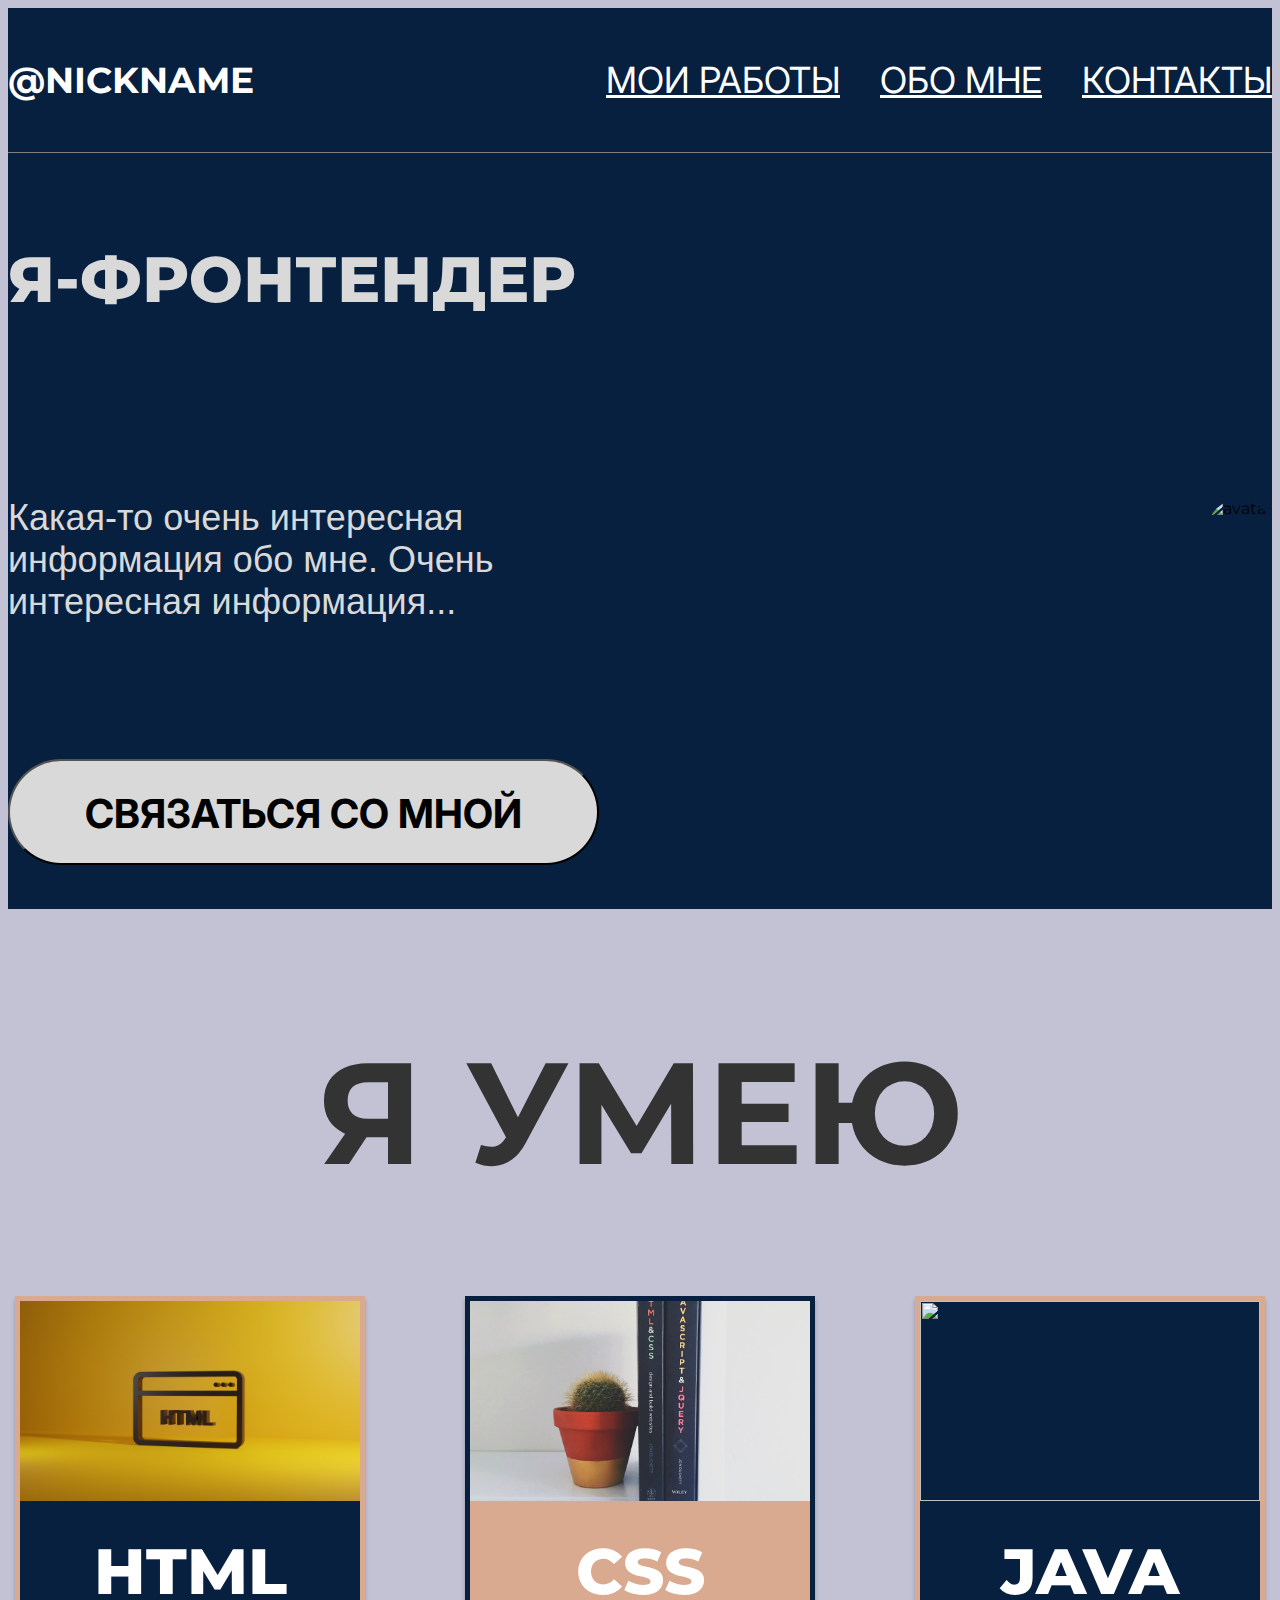
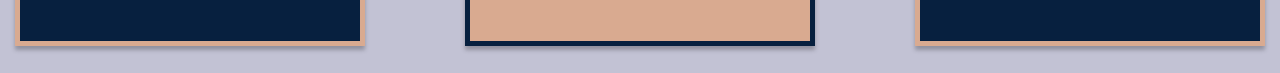
==== index.html @ dc504136 "10 (Marat edition)" ====
<!DOCTYPE html>
<html lang="ru">

<head>
    <meta charset="UTF-8">
    <meta name="viewport" content="width=device-width, initial-scale=1.0">
    <title>Верстак</title>
    <link rel="stylesheet" href="styles/main.css">
</head>

<body>
    <header class="header">
        <div class="container">
            <div class="header__content">
                <div class="header__nickname">@NICKNAME</div>
                <nav class="header__nav">
                    <a href="#works">МОИ РАБОТЫ</a>
                    <a href="#about">ОБО МНЕ</a>
                    <a href="#contacts">КОНТАКТЫ</a>
                </nav>
            </div>
        </div>
    </header>
    <section class="description">
        <div class="container">
            <div class="description__content">
                <div class="description__text">
                    <h1>Я-ФРОНТЕНДЕР</h1>
                    <p>Какая-то очень интересная информация обо мне. Очень интересная информация...</p>
                    <button class="description__button">Связаться со мной</button>
                </div>
                <div class="description__image">
                    <img src="https://i.pinimg.com/originals/10/0a/fc/100afc4813f92036f281a9ef5cf7e724.jpg" alt="avatar"
                        class="description__profile_photo">
                </div>
            </div>

    </section>

    <section class="jew">
        <div class="container">
            <div class="jew__text">
                <h1>Я УМЕЮ</h1>
                <p></p>
            </div>
            <div class="jew__content">
                <div class="jew__block">
                    <div class="jew__img">
                        <img src="html.jpg" alt="" class="jew__picture">
                    </div>
                    <p class="jew__gipsy-text">
                        HTML
                    </p>
                </div>

                <div class="jew__block">
                    <div class="jew__img">
                        <img src="css.jpg" alt="" class="jew__picture">
                    </div>
                    <p class="jew__gipsy-text">
                        CSS
                    </p>
                </div>

                <div class="jew__block">
                    <div class="jew__img">
                        <img src="java.jpg" alt="" class="jew__picture">
                    </div>
                    <p class="jew__gipsy-text">
                        JAVA
                    </p>
                </div>
            </div>
        </div>
    </section>
</body>

</html>
---- styles/main.css ----
@import url("container.css");
@import url("header.css");
@import url("description.css");
@import url("body.css");
@import url("jew.css")
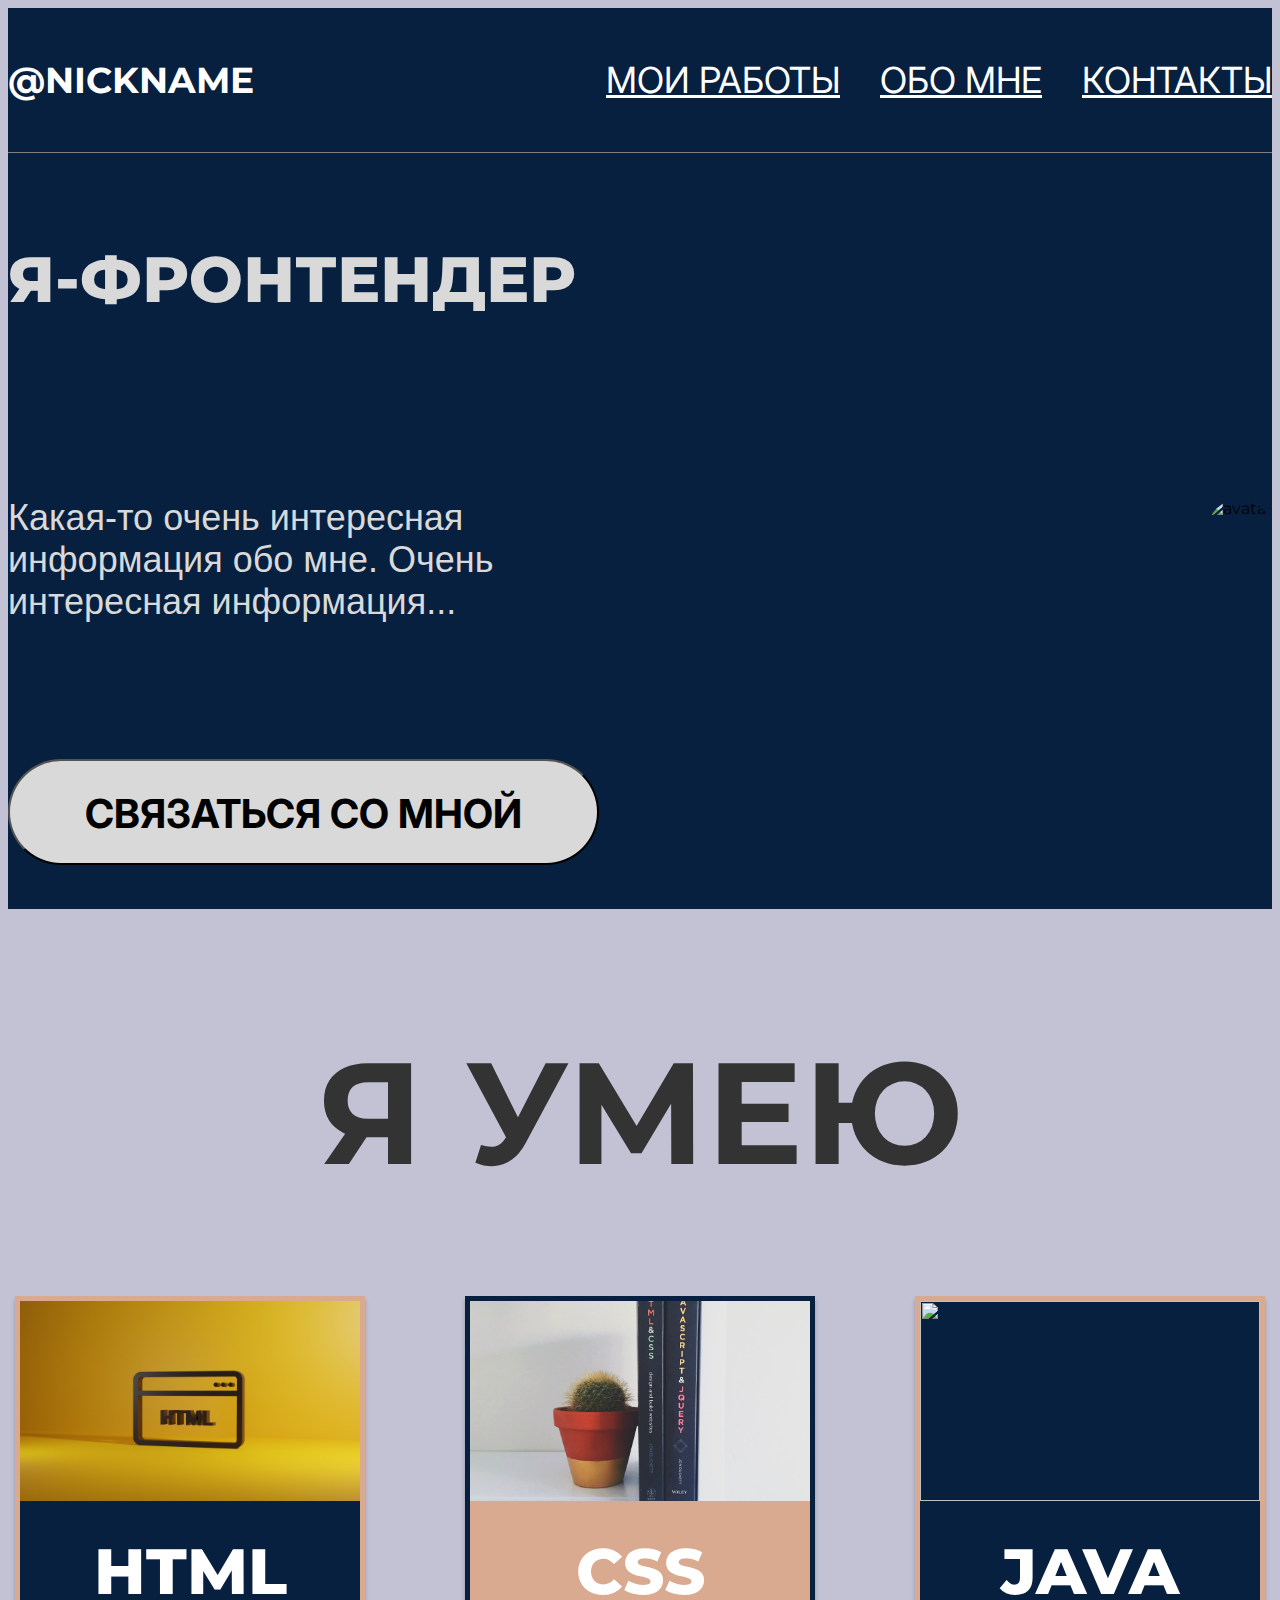
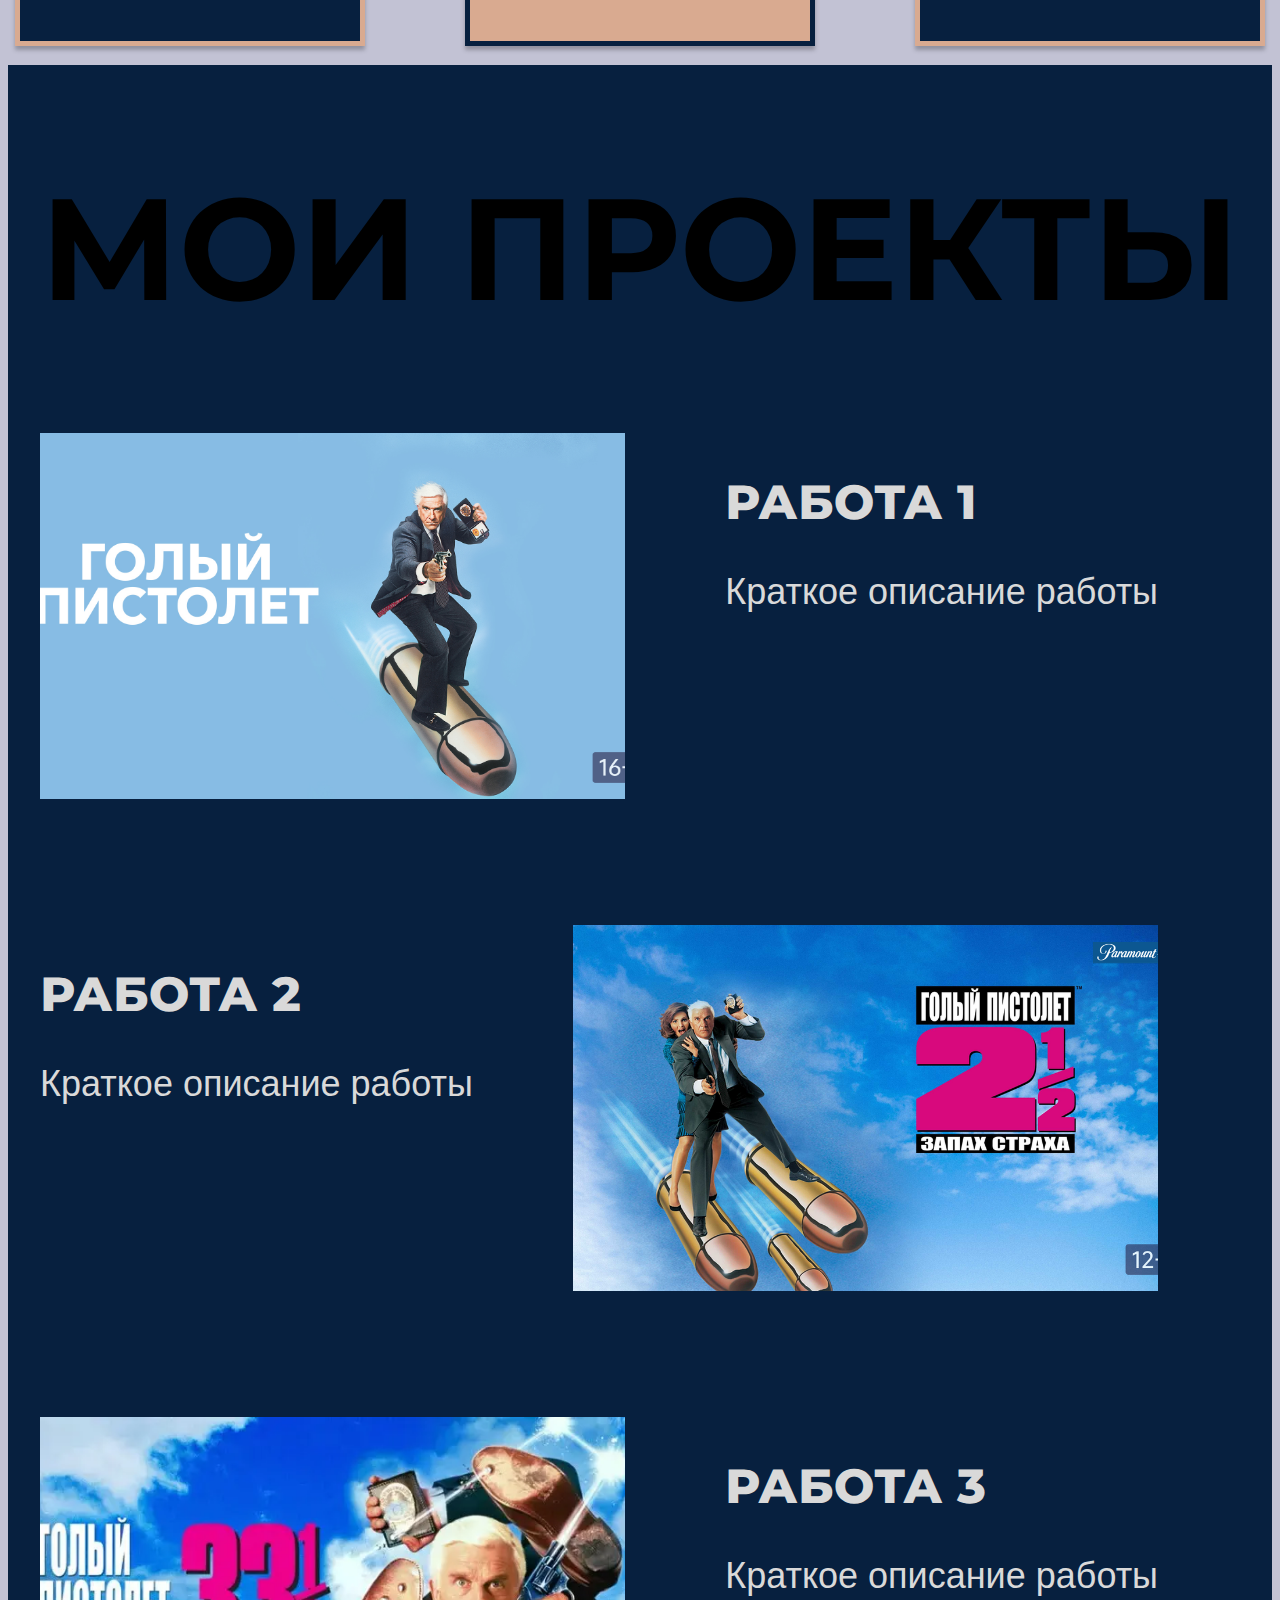
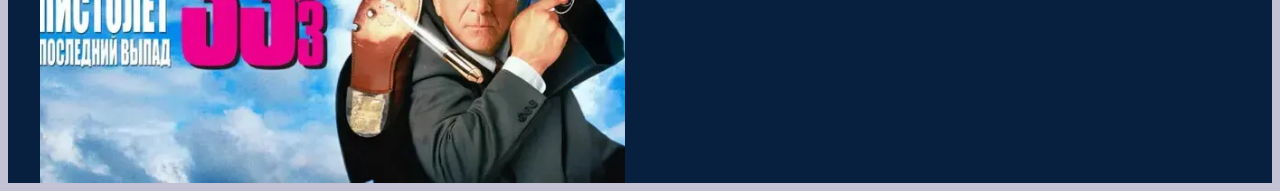
==== commit e4738326: "10 done" ====
--- a/index.html
+++ b/index.html
@@ -73,6 +73,60 @@
             </div>
         </div>
     </section>
+
+    <section class="job">
+        <div class="container">
+            <div class="job__text">
+                <h1>МОИ ПРОЕКТЫ</h1>
+                <p></p>
+            </div>
+
+            <div class="job__class">
+                <div class="job__block">
+                    <div class="job__img">
+                        <img src="job1.png" alt="" class="job__naked">
+                    </div>
+                    <div class="job__name">
+                    <h2 class="job__word">
+                        РАБОТА 1
+                    </h2>
+                    <p class="job__description">
+                        Краткое описание работы
+                    </p>
+                    </div>
+                </div>
+
+                <div class="job__block">
+                    <div class="job__img">
+                        <img src="job 2.jpg" alt="" class="job__naked">
+                    </div>
+                    <div class="job__name">
+                    <h2 class="job__word">
+                        РАБОТА 2
+                    </h2>
+                    <p class="job__description">
+                        Краткое описание работы
+                    </p>
+                    </div>
+                </div>
+
+                <div class="job__block">
+                    <div class="job__img">
+                        <img src="job 3.jpg" alt="" class="job__naked">
+                    </div>
+                    <div class="job__name">
+                    <h2 class="job__word">
+                        РАБОТА 3
+                    </h2>
+                    <p class="job__description">
+                        Краткое описание работы
+                    </p>
+                    </div>
+                </div>
+            </div>
+
+        </div>
+    </section>
 </body>
 
 </html>--- a/styles/main.css
+++ b/styles/main.css
@@ -3,4 +3,5 @@
 @import url("header.css");
 @import url("description.css");
 @import url("body.css");
-@import url("jew.css")+@import url("jew.css");
+@import url("job.css");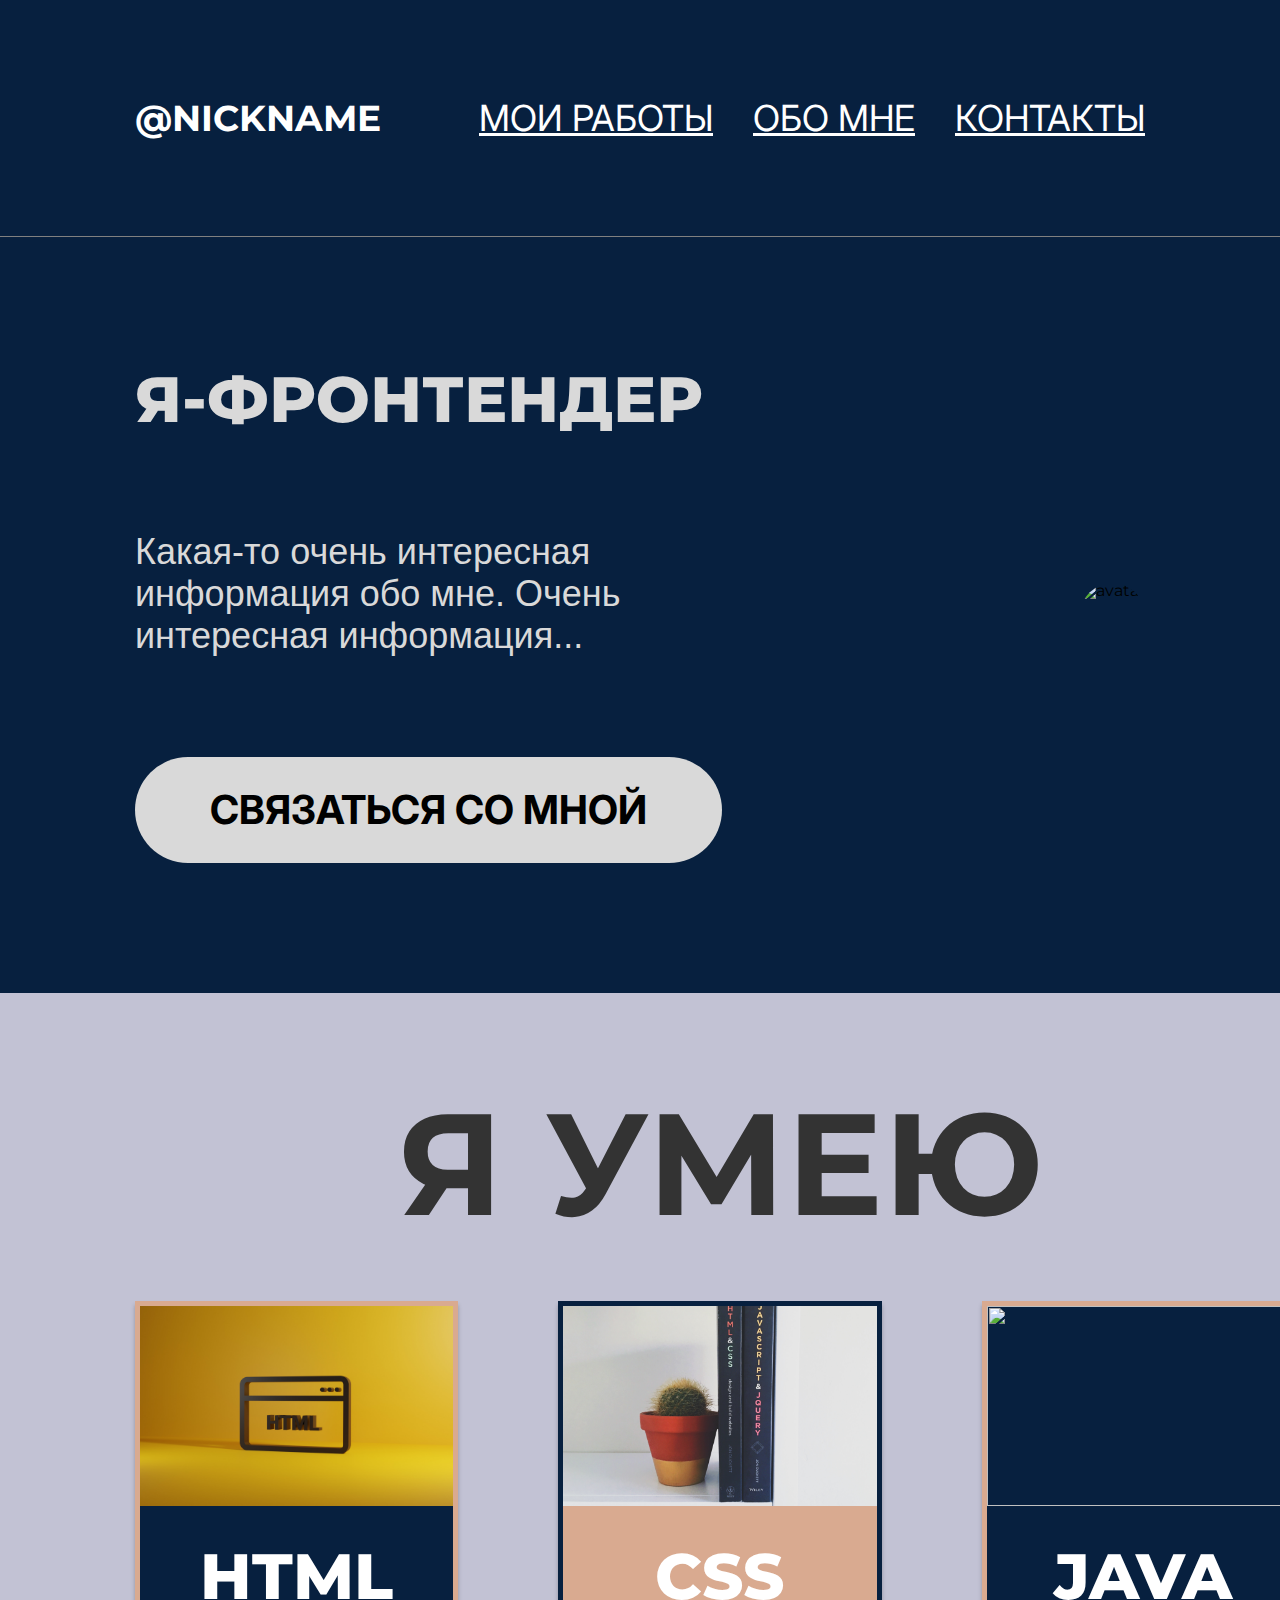
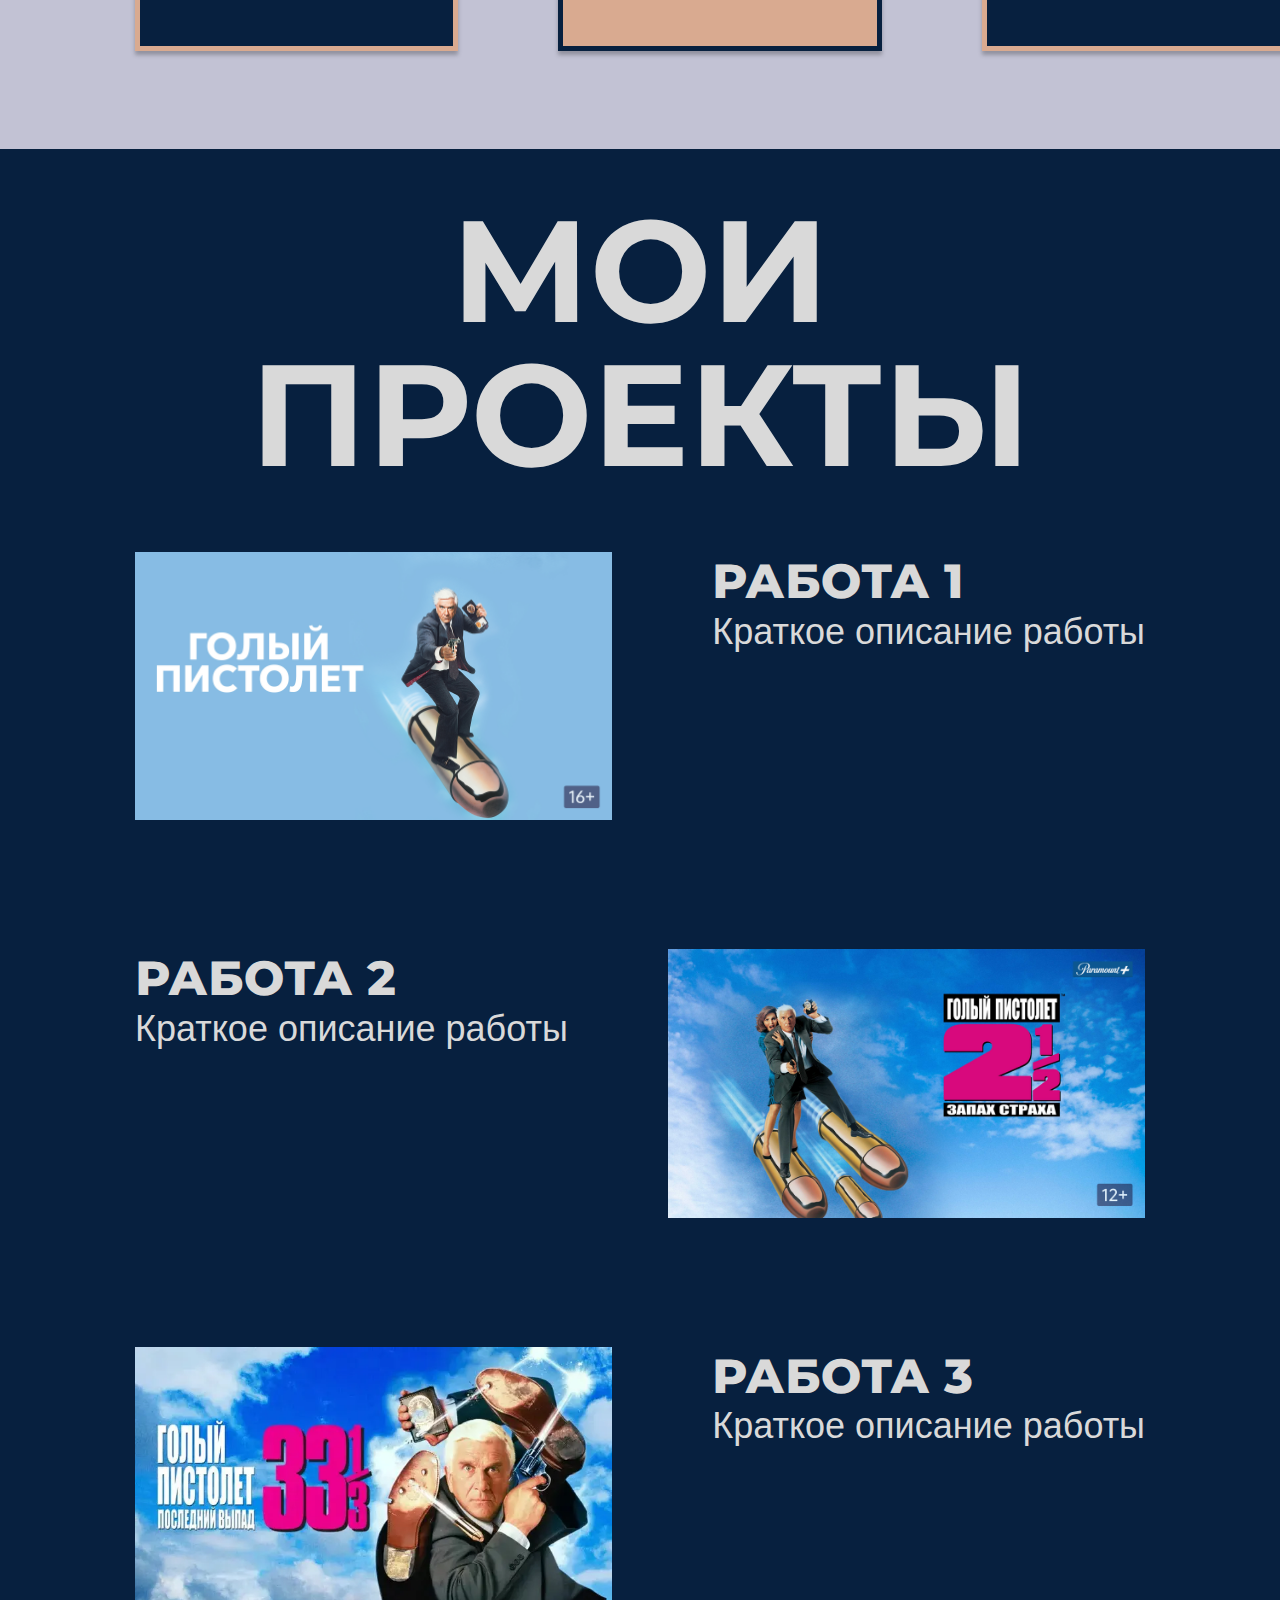
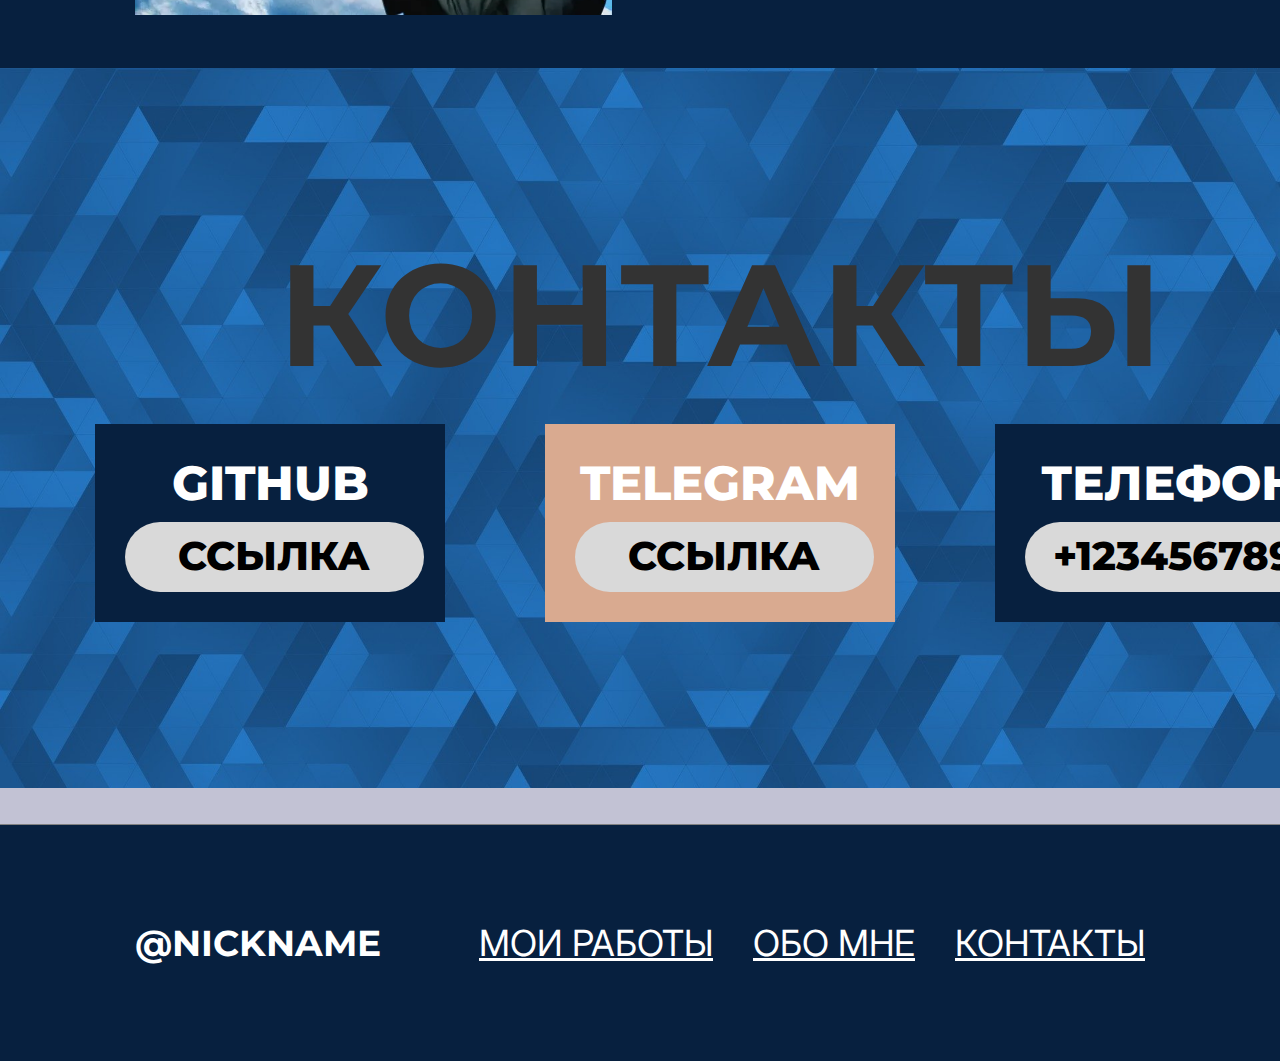
==== commit ccf06ea4: "11 done" ====
--- a/index.html
+++ b/index.html
@@ -9,7 +9,7 @@
 </head>
 
 <body>
-    <header class="header">
+    <header id="one" class="header">
         <div class="container">
             <div class="header__content">
                 <div class="header__nickname">@NICKNAME</div>
@@ -21,7 +21,7 @@
             </div>
         </div>
     </header>
-    <section class="description">
+    <section id="about" class="description">
         <div class="container">
             <div class="description__content">
                 <div class="description__text">
@@ -41,7 +41,6 @@
         <div class="container">
             <div class="jew__text">
                 <h1>Я УМЕЮ</h1>
-                <p></p>
             </div>
             <div class="jew__content">
                 <div class="jew__block">
@@ -74,11 +73,10 @@
         </div>
     </section>
 
-    <section class="job">
+    <section id="works" class="job">
         <div class="container">
             <div class="job__text">
                 <h1>МОИ ПРОЕКТЫ</h1>
-                <p></p>
             </div>
 
             <div class="job__class">
@@ -124,9 +122,66 @@
                     </div>
                 </div>
             </div>
-
         </div>
     </section>
+
+    <section id="contacts" class="connection">
+        <div class="container">
+            <div class="connection__text">
+                <h1>КОНТАКТЫ</h1>
+            </div>
+
+            <div class="connection__class">
+                <div class="connection__block">
+                    <h2 class="connection__name">
+                        GITHUB
+                    </h2>
+                    <form action="https://github.com/RobertKadikov/Frontend-MPSH24-Kadikov" target="_blank">
+                    <button class="connection__button">
+                        ССЫЛКА
+                    </button>
+                    </form>
+                </div>
+
+                <div class="connection__block">
+                    <h2 class="connection__name">
+                        TELEGRAM
+                    </h2>
+                    <form action="https://t.me/s/manytech_ugntu" target="_blank">
+                    <button class="connection__button">
+                        ССЫЛКА
+                    </button>
+                    </form>
+                </div>
+
+                <div class="connection__block">
+                    <h2 class="connection__name">
+                        ТЕЛЕФОН
+                    </h2>
+                    <form action="http://www.kremlin.ru/" target="_blank">
+                    <button class="connection__button">
+                        +123456789
+                    </button>
+                    </form>
+                </div>
+
+            </div>
+        </div>
+    </section>
+
+    <footer class="footer">
+        <div class="container">
+            <div class="footer__content">
+                <div class="footer__nickname">@NICKNAME</div>
+                <nav class="footer__nav">
+                    <a href="#works">МОИ РАБОТЫ</a>
+                    <a href="#about">ОБО МНЕ</a>
+                    <a href="#contacts">КОНТАКТЫ</a>
+                </nav>
+            </div>
+        </div>
+    </footer>
+
 </body>
 
 </html>--- a/styles/main.css
+++ b/styles/main.css
@@ -4,4 +4,14 @@
 @import url("description.css");
 @import url("body.css");
 @import url("jew.css");
-@import url("job.css");+@import url("job.css");
+@import url("connection.css");
+@import url("html.css");
+@import url("footer.css");
+
+
+
+main {
+	flex: 1 1 auto;
+}
+
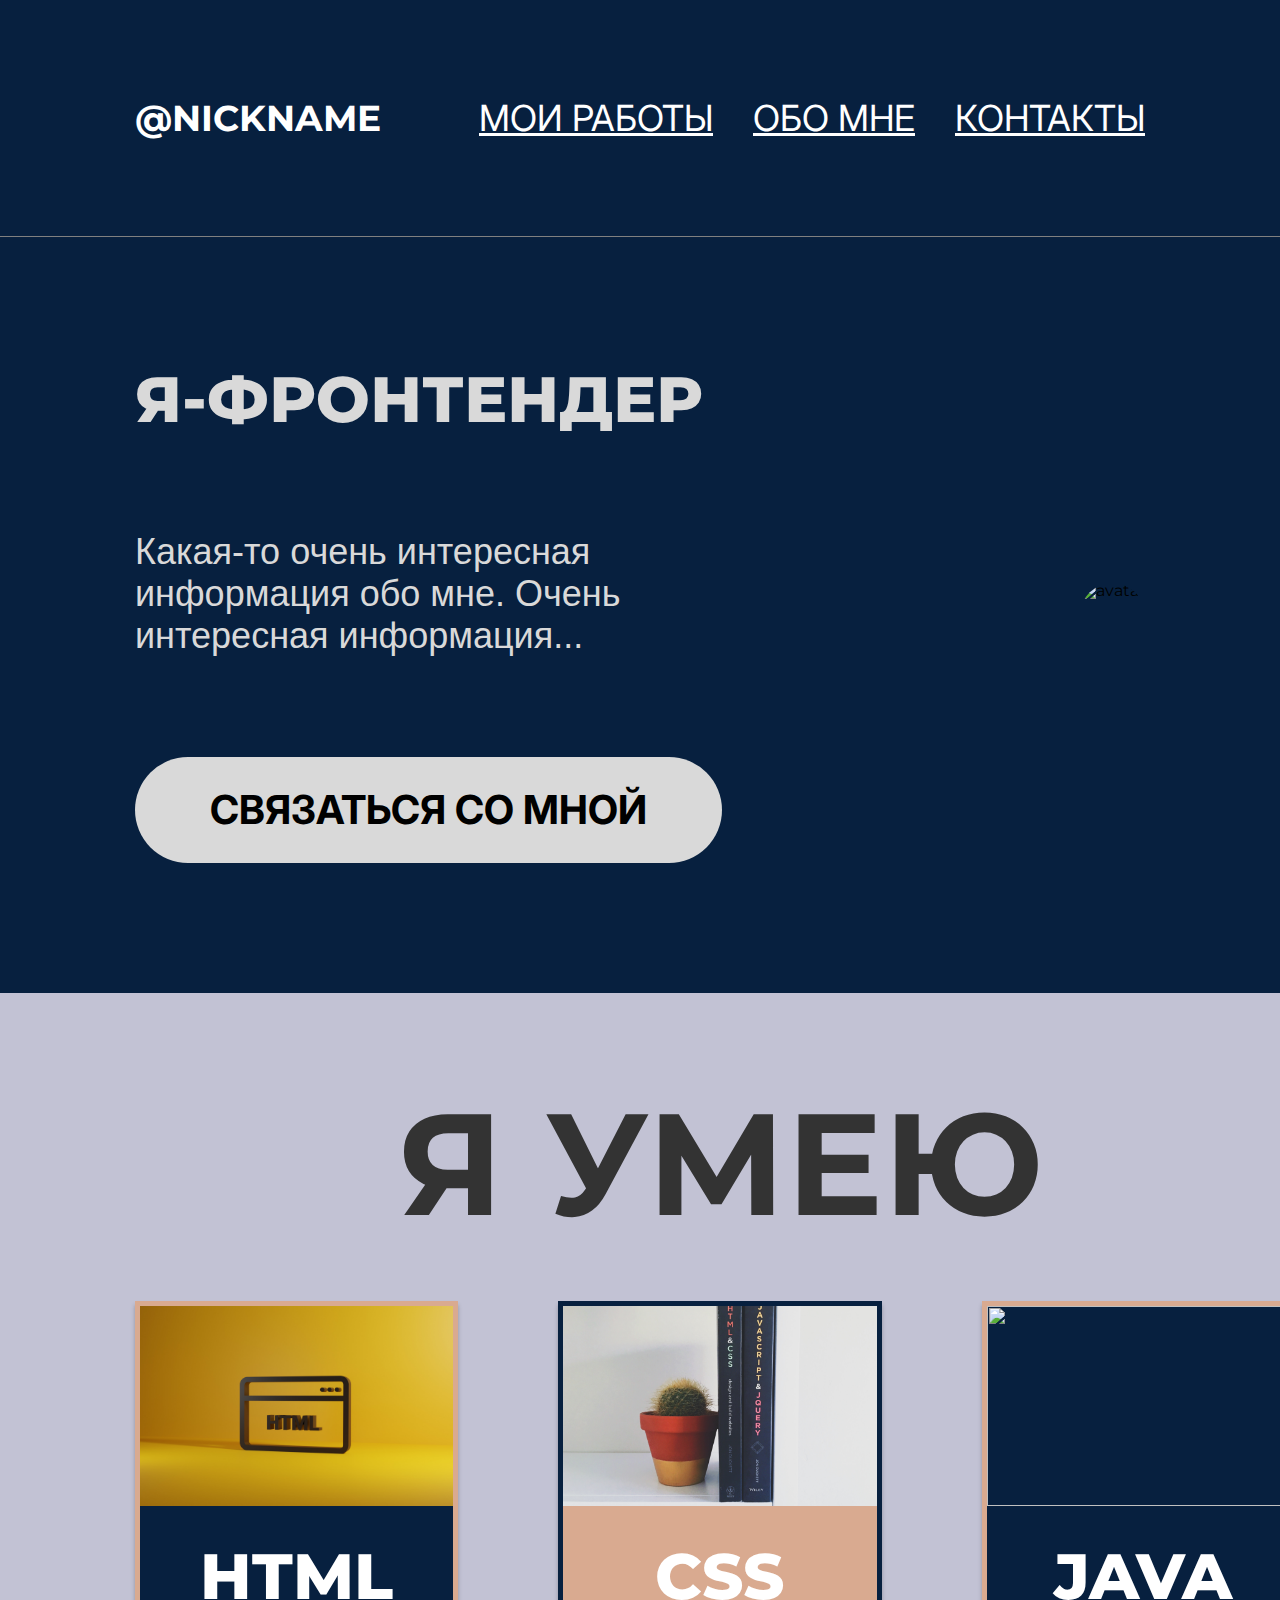
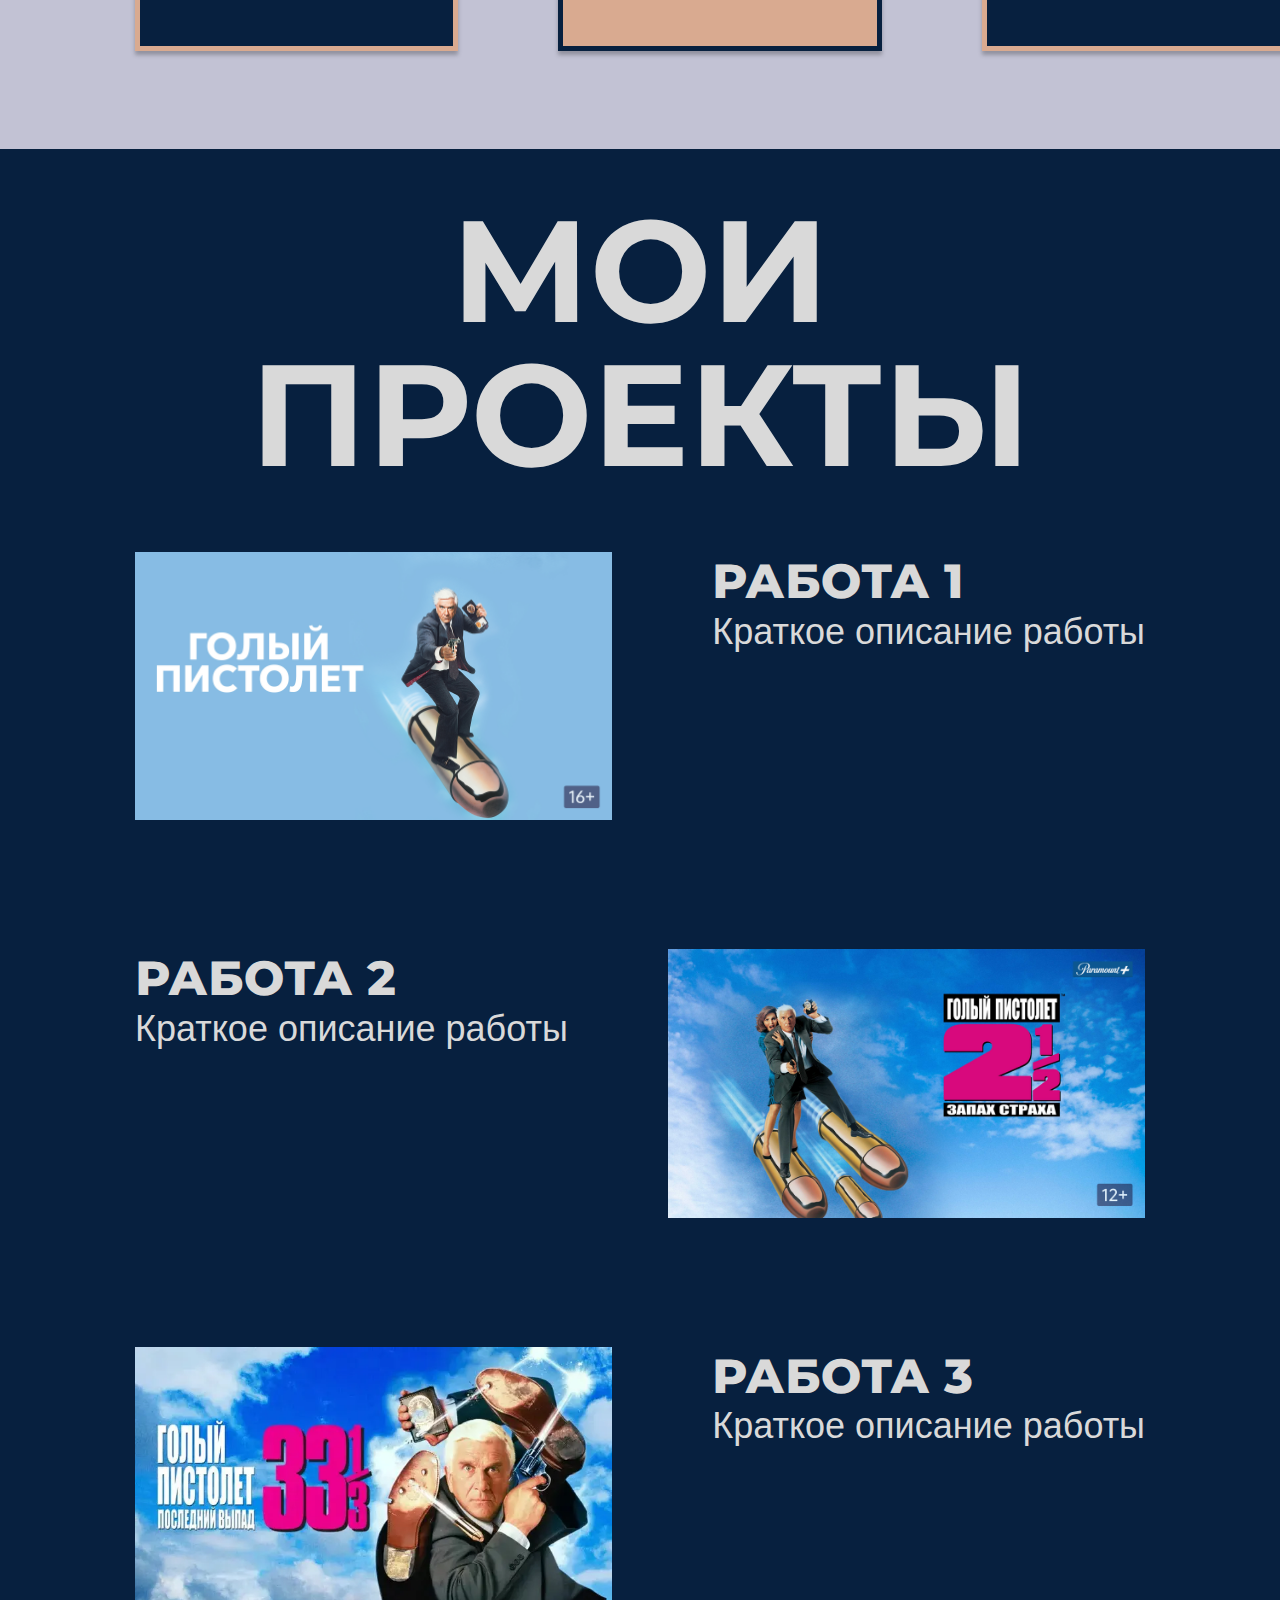
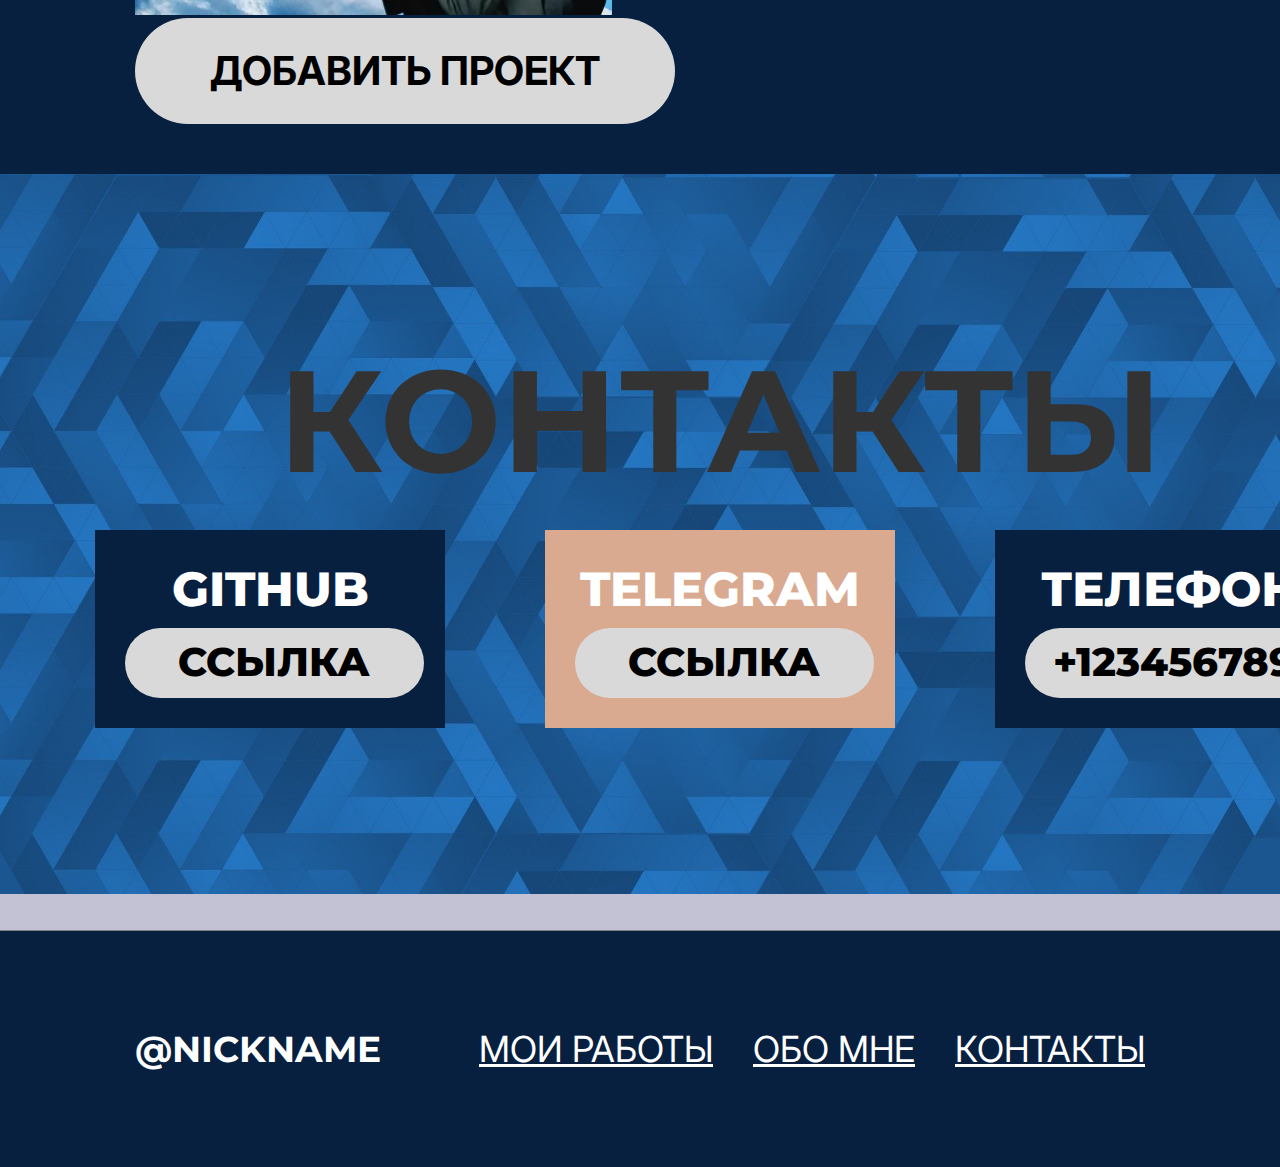
==== commit e1ed9b9c: "js" ====
--- a/index.html
+++ b/index.html
@@ -121,9 +121,41 @@
                     </p>
                     </div>
                 </div>
-            </div>
-        </div>
-    </section>
+
+            
+
+            </div>
+
+            <button class="job__button">Добавить проект</button>
+        </div>
+    </section>
+
+    <div class="modal js-modal">
+        <div class="modal__bg"></div>
+        <div class="modal__wrap">
+    
+          <div>
+            <div>
+                <input type="text" id="name">
+                <input type="text" id="description">
+                <input type="text" id="link">
+            </div>
+            <button>Добавить проект</button>
+          </div>
+      
+          <button type="button" class="modal__close">
+            <svg width="40" height="40" viewBox="0 0 40 40" fill="none">
+              <rect width="40" height="40" rx="20" ></rect>
+              <path
+                fill-rule="evenodd"
+                clip-rule="evenodd"
+                d="M12.2929 12.2929C12.6834 11.9024 13.3166 11.9024 13.7071 12.2929L20 18.5858L26.2929 12.2929C26.6834 11.9024 27.3166 11.9024 27.7071 12.2929C28.0976 12.6834 28.0976 13.3166 27.7071 13.7071L21.4142 20L27.7071 26.2929C28.0976 26.6834 28.0976 27.3166 27.7071 27.7071C27.3166 28.0976 26.6834 28.0976 26.2929 27.7071L20 21.4142L13.7071 27.7071C13.3166 28.0976 12.6834 28.0976 12.2929 27.7071C11.9024 27.3166 11.9024 26.6834 12.2929 26.2929L18.5858 20L12.2929 13.7071C11.9024 13.3166 11.9024 12.6834 12.2929 12.2929Z"
+                fill="black"
+              ></path>
+            </svg>
+          </button>
+        </div>
+      </div>
 
     <section id="contacts" class="connection">
         <div class="container">
@@ -182,6 +214,7 @@
         </div>
     </footer>
 
+    <script src="lol.js"></script>
 </body>
 
 </html>--- a/styles/main.css
+++ b/styles/main.css
@@ -8,6 +8,7 @@
 @import url("connection.css");
 @import url("html.css");
 @import url("footer.css");
+@import url("js-modal.css");
 
 
 
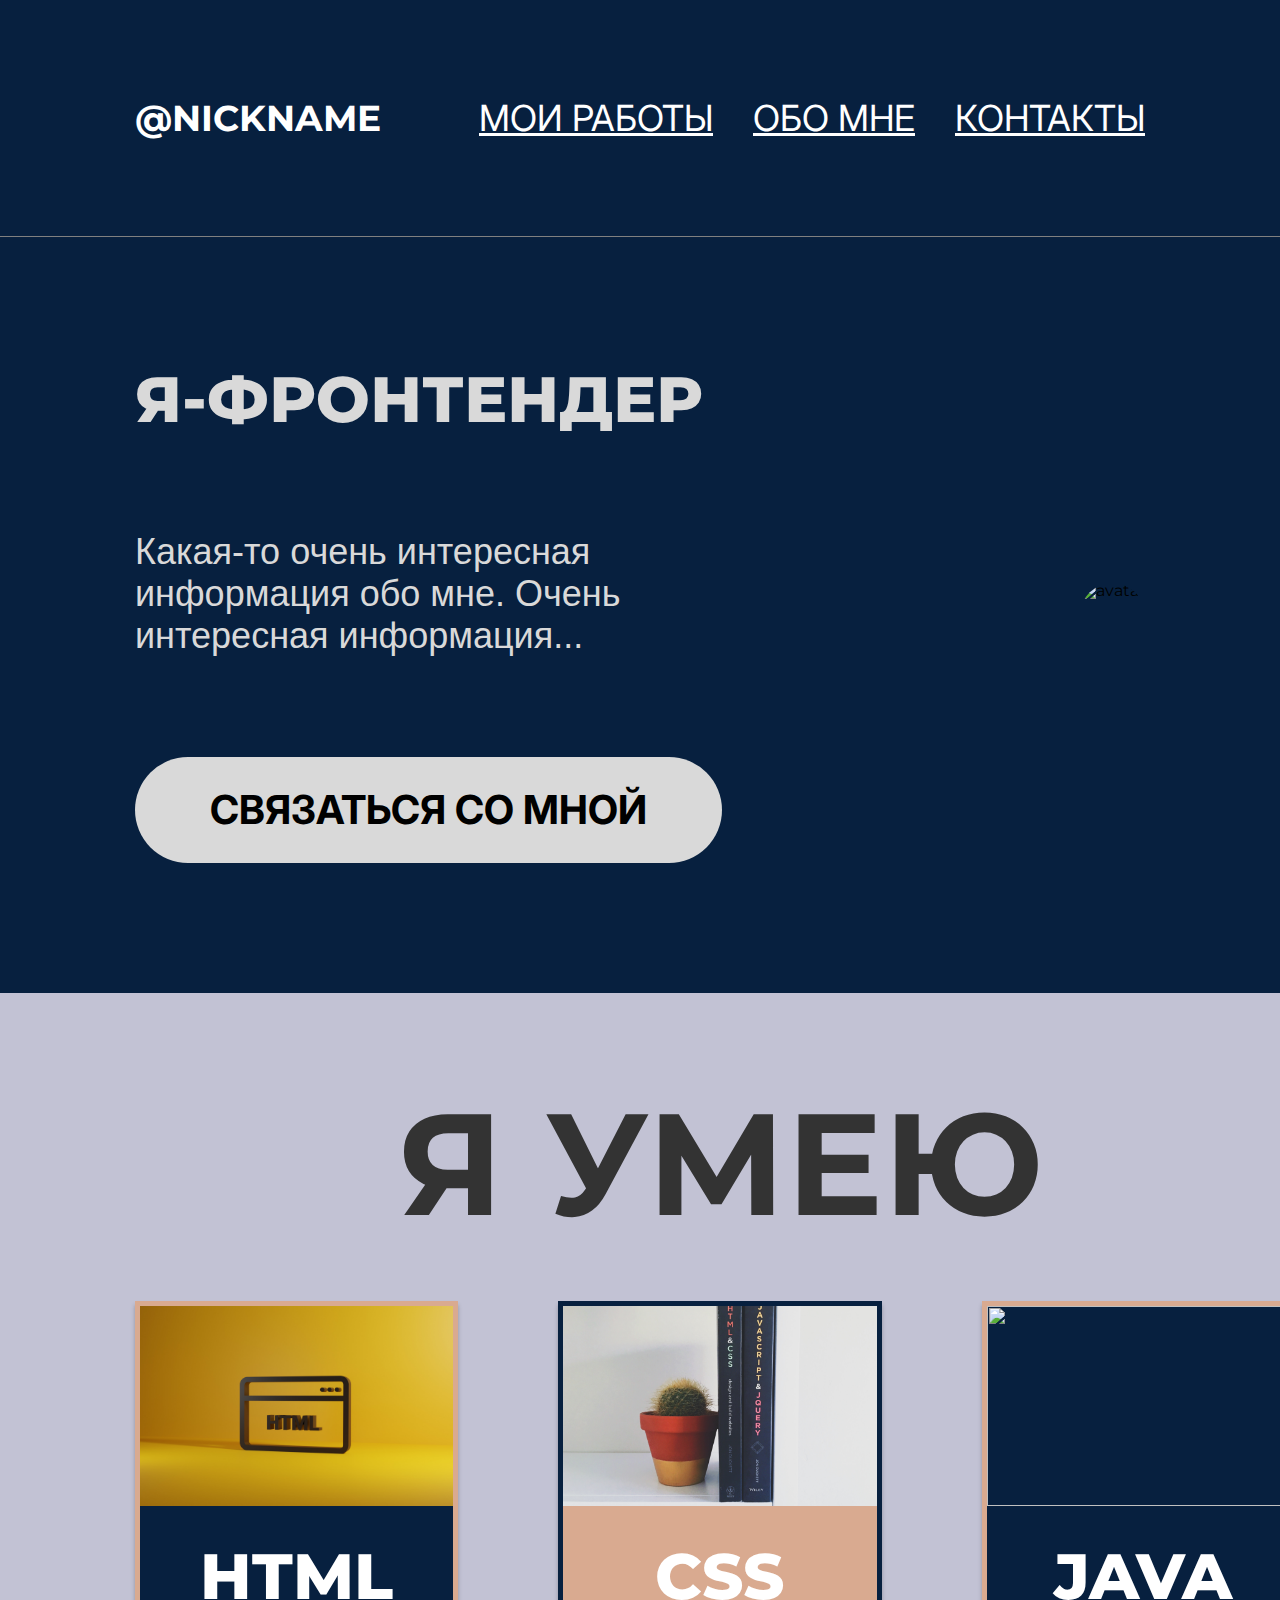
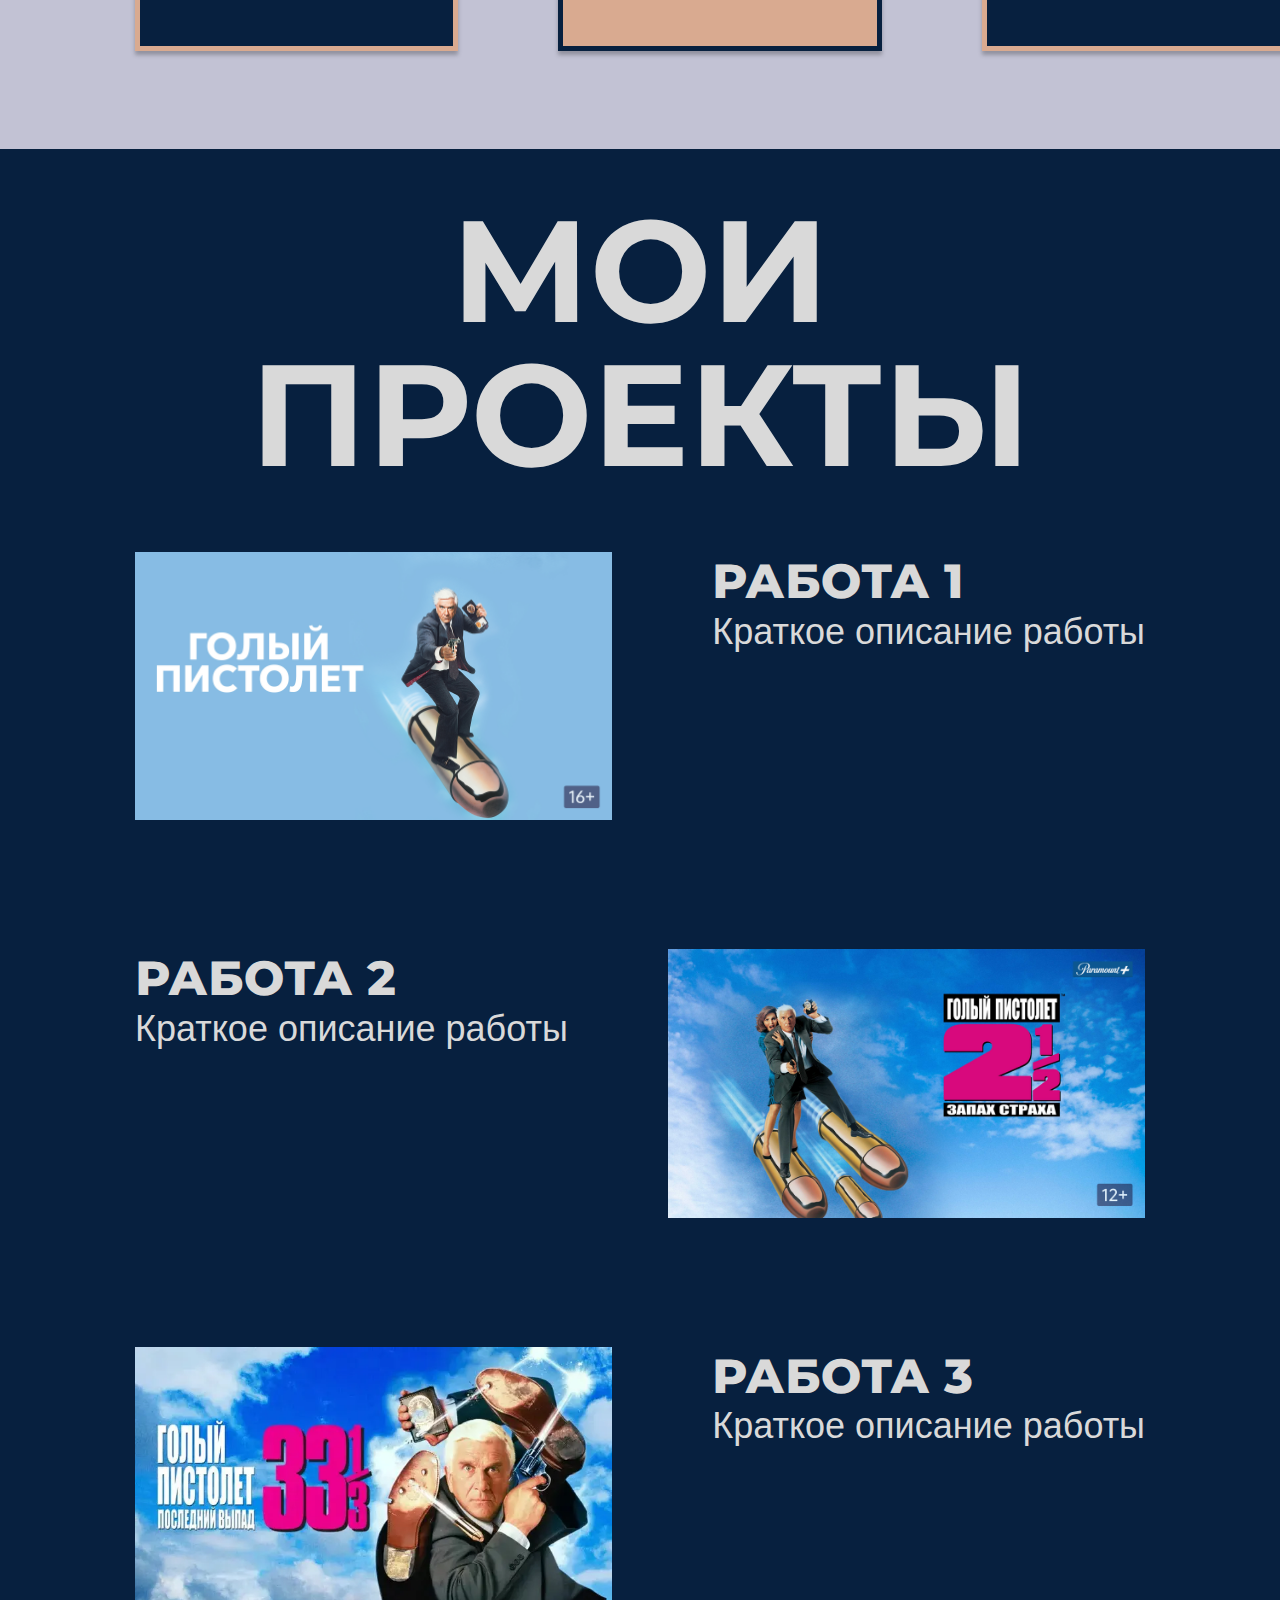
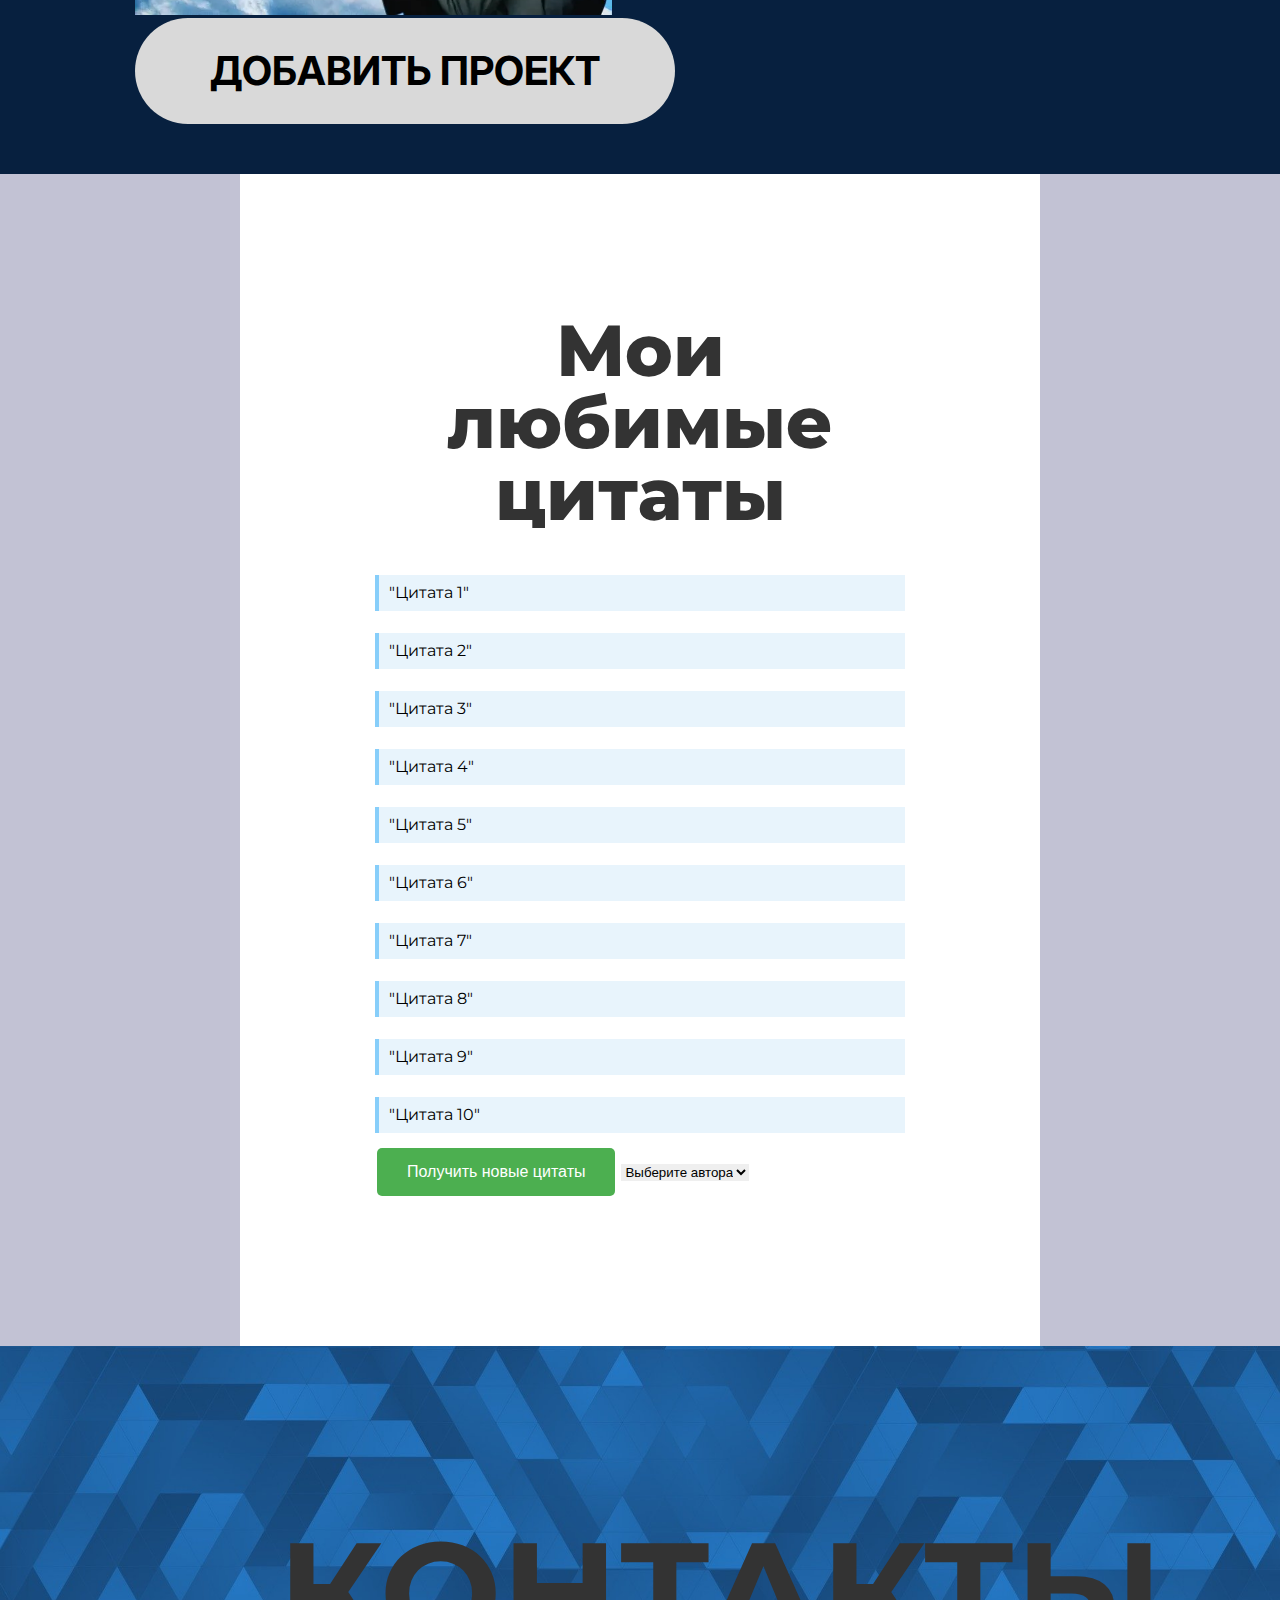
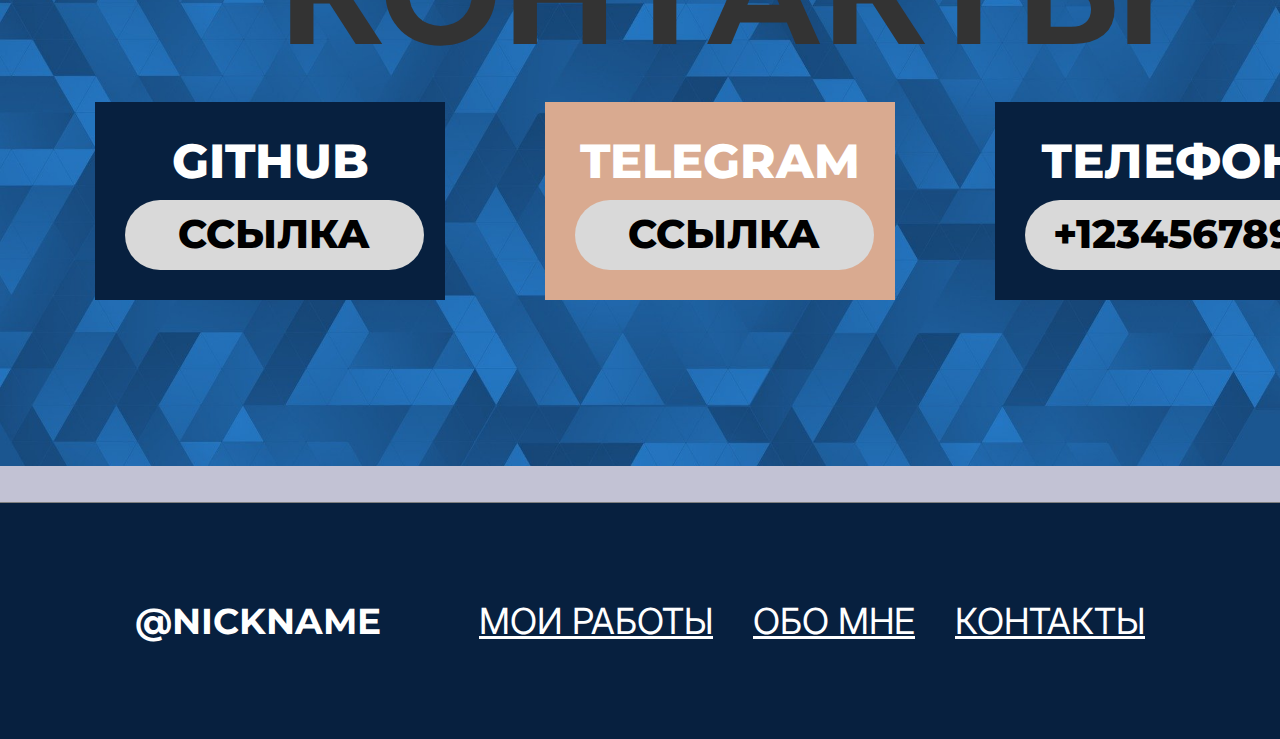
==== commit 1631cbb0: "js quotes" ====
--- a/index.html
+++ b/index.html
@@ -136,11 +136,11 @@
     
           <div>
             <div>
-                <input type="text" id="name">
-                <input type="text" id="description">
-                <input type="text" id="link">
-            </div>
-            <button>Добавить проект</button>
+                <input type="text" id="name" placeholder="Title">
+                <input type="text" id="description" placeholder="Annotation">
+                <input type="text" id="link" placeholder="Link to the image">
+            </div>
+            <button id="newProject">Добавить проект</button>
           </div>
       
           <button type="button" class="modal__close">
@@ -157,6 +157,28 @@
         </div>
       </div>
 
+    <section class="quotes">
+        <div class="container">
+                <h2 class="quotes__title">Мои любимые цитаты</h2>
+                <ul class="quotes__list" id="quotesList">
+                    <li class="quotes__list-item">"Цитата 1"</li>
+                    <li class="quotes__list-item">"Цитата 2"</li>
+                    <li class="quotes__list-item">"Цитата 3"</li>
+                    <li class="quotes__list-item">"Цитата 4"</li>
+                    <li class="quotes__list-item">"Цитата 5"</li>
+                    <li class="quotes__list-item">"Цитата 6"</li>
+                    <li class="quotes__list-item">"Цитата 7"</li>
+                    <li class="quotes__list-item">"Цитата 8"</li>
+                    <li class="quotes__list-item">"Цитата 9"</li>
+                    <li class="quotes__list-item">"Цитата 10"</li>
+                </ul>
+                <button id="generateButton">Получить новые цитаты</button>
+                <select id="authorSelect">
+                    <option value="">Выберите автора</option>
+                </select>
+        </div>
+    </section>
+
     <section id="contacts" class="connection">
         <div class="container">
             <div class="connection__text">
@@ -215,6 +237,7 @@
     </footer>
 
     <script src="lol.js"></script>
+    
 </body>
 
 </html>--- a/styles/main.css
+++ b/styles/main.css
@@ -9,7 +9,7 @@
 @import url("html.css");
 @import url("footer.css");
 @import url("js-modal.css");
-
+@import url('quotes.css');
 
 
 main {
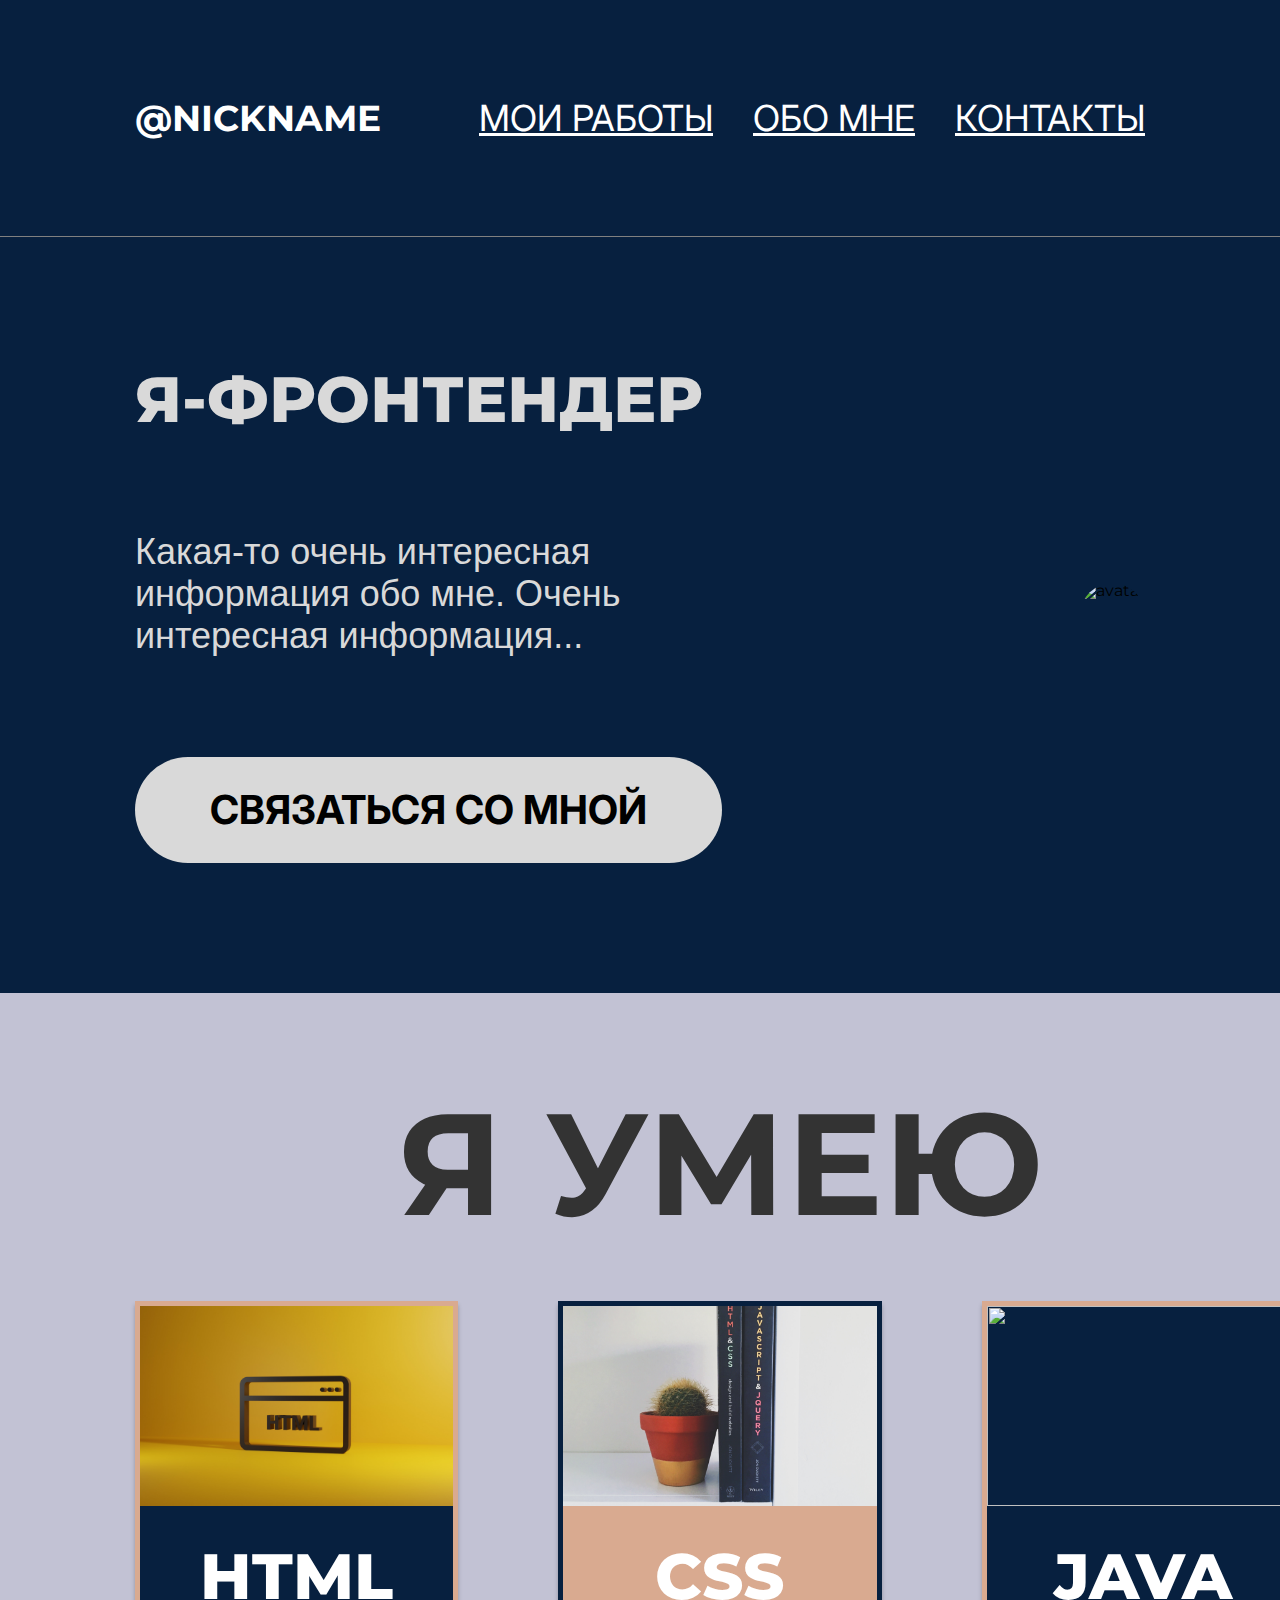
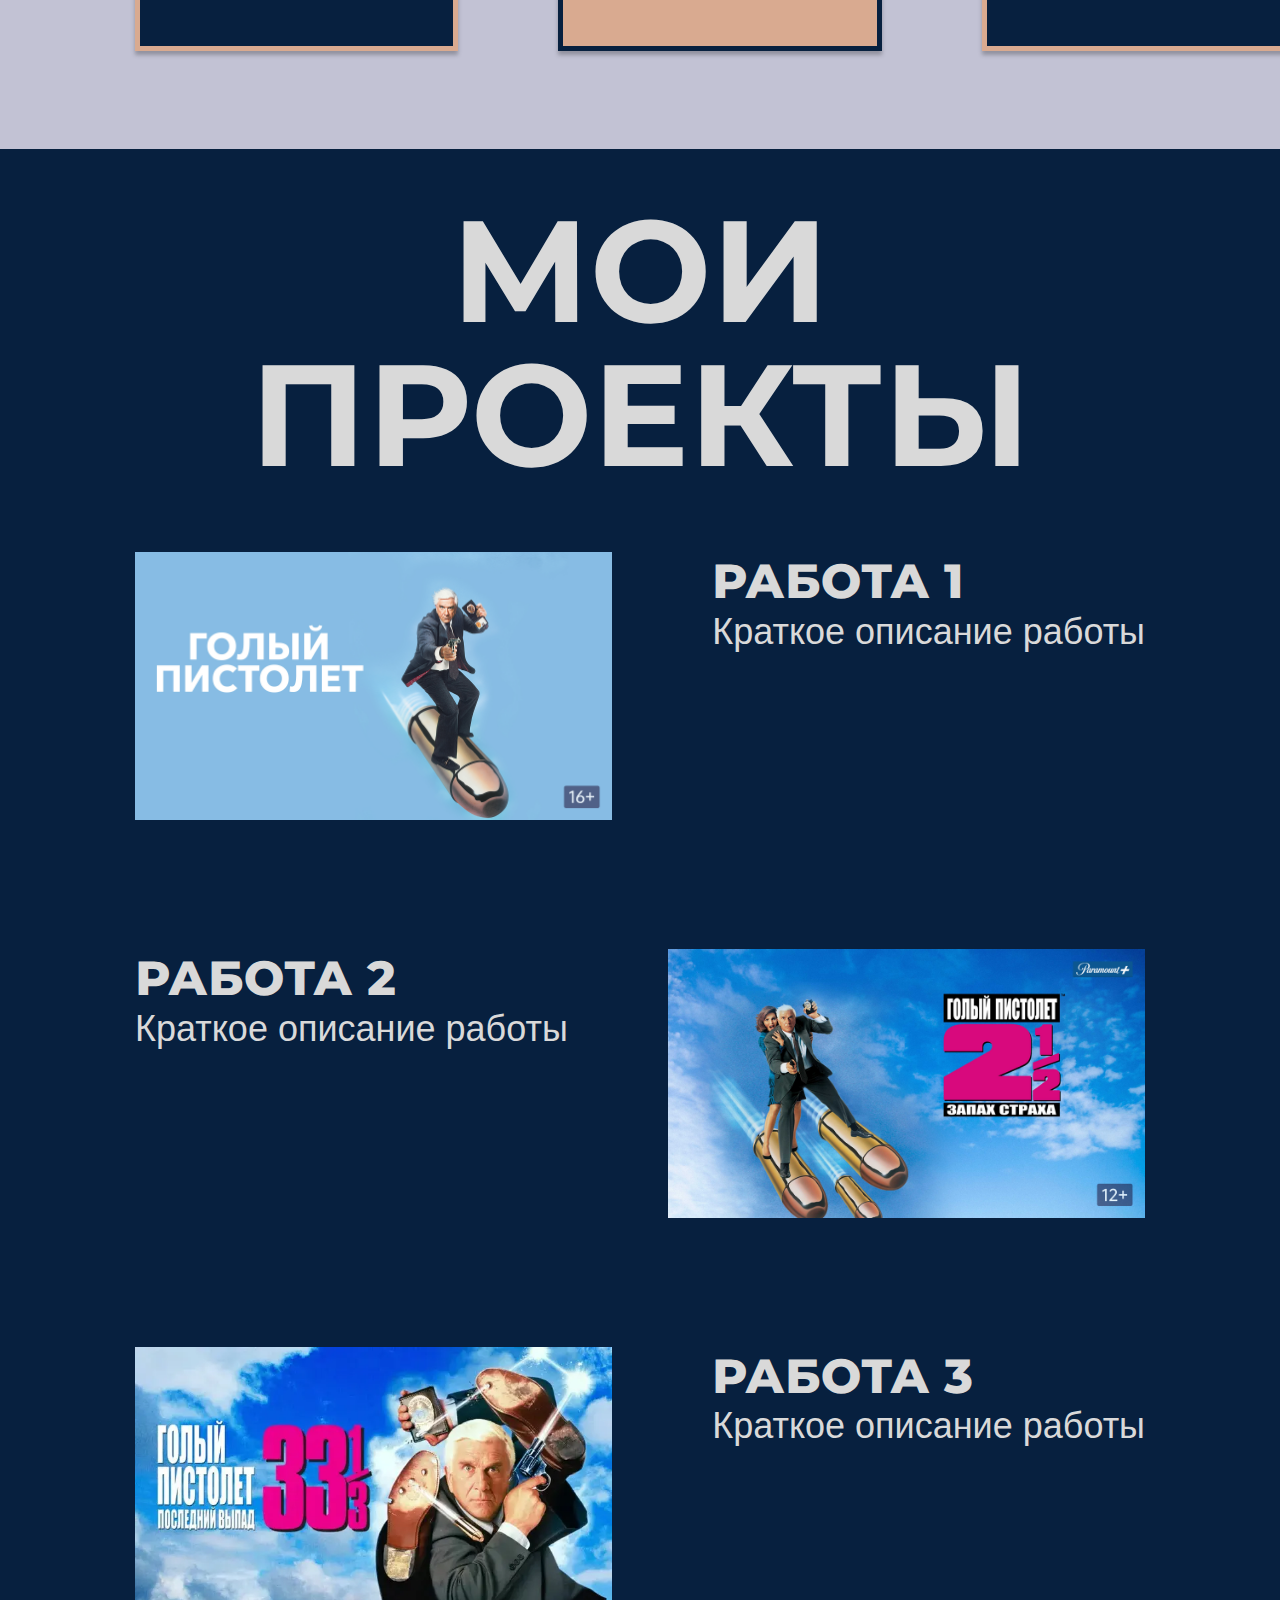
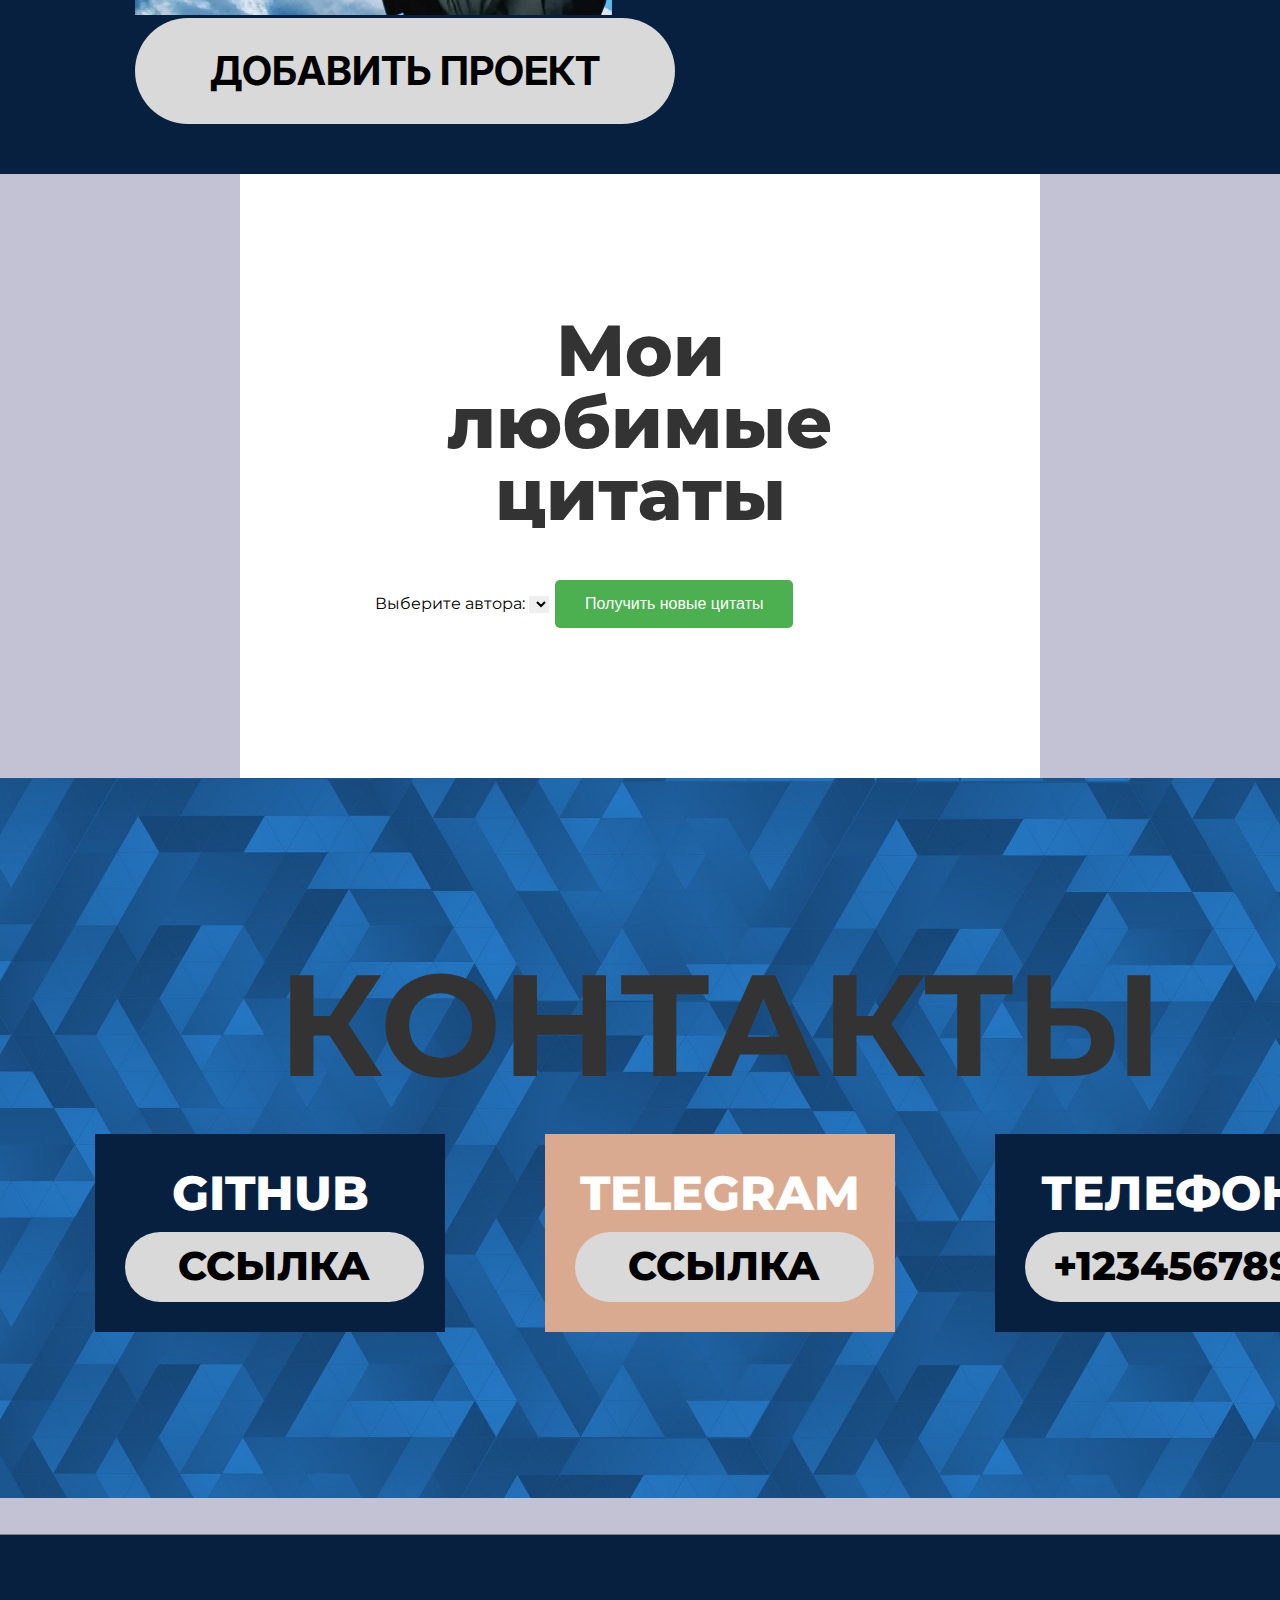
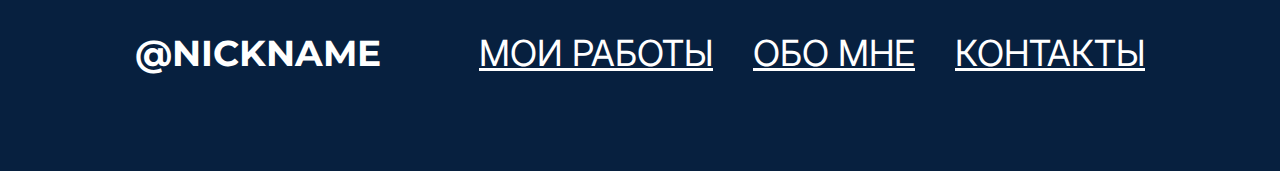
==== commit 16bdc8e8: "js quotes" ====
--- a/index.html
+++ b/index.html
@@ -160,22 +160,13 @@
     <section class="quotes">
         <div class="container">
                 <h2 class="quotes__title">Мои любимые цитаты</h2>
-                <ul class="quotes__list" id="quotesList">
-                    <li class="quotes__list-item">"Цитата 1"</li>
-                    <li class="quotes__list-item">"Цитата 2"</li>
-                    <li class="quotes__list-item">"Цитата 3"</li>
-                    <li class="quotes__list-item">"Цитата 4"</li>
-                    <li class="quotes__list-item">"Цитата 5"</li>
-                    <li class="quotes__list-item">"Цитата 6"</li>
-                    <li class="quotes__list-item">"Цитата 7"</li>
-                    <li class="quotes__list-item">"Цитата 8"</li>
-                    <li class="quotes__list-item">"Цитата 9"</li>
-                    <li class="quotes__list-item">"Цитата 10"</li>
+                <ul class="quotes__list">
                 </ul>
-                <button id="generateButton">Получить новые цитаты</button>
-                <select id="authorSelect">
-                    <option value="">Выберите автора</option>
+                <label for="authors-dropdown">Выберите автора:</label>
+                <select id="authors-dropdown">
+                    <option value="">Случайный автор</option>
                 </select>
+                <button id="random-quotes-button">Получить новые цитаты</button>
         </div>
     </section>
 
